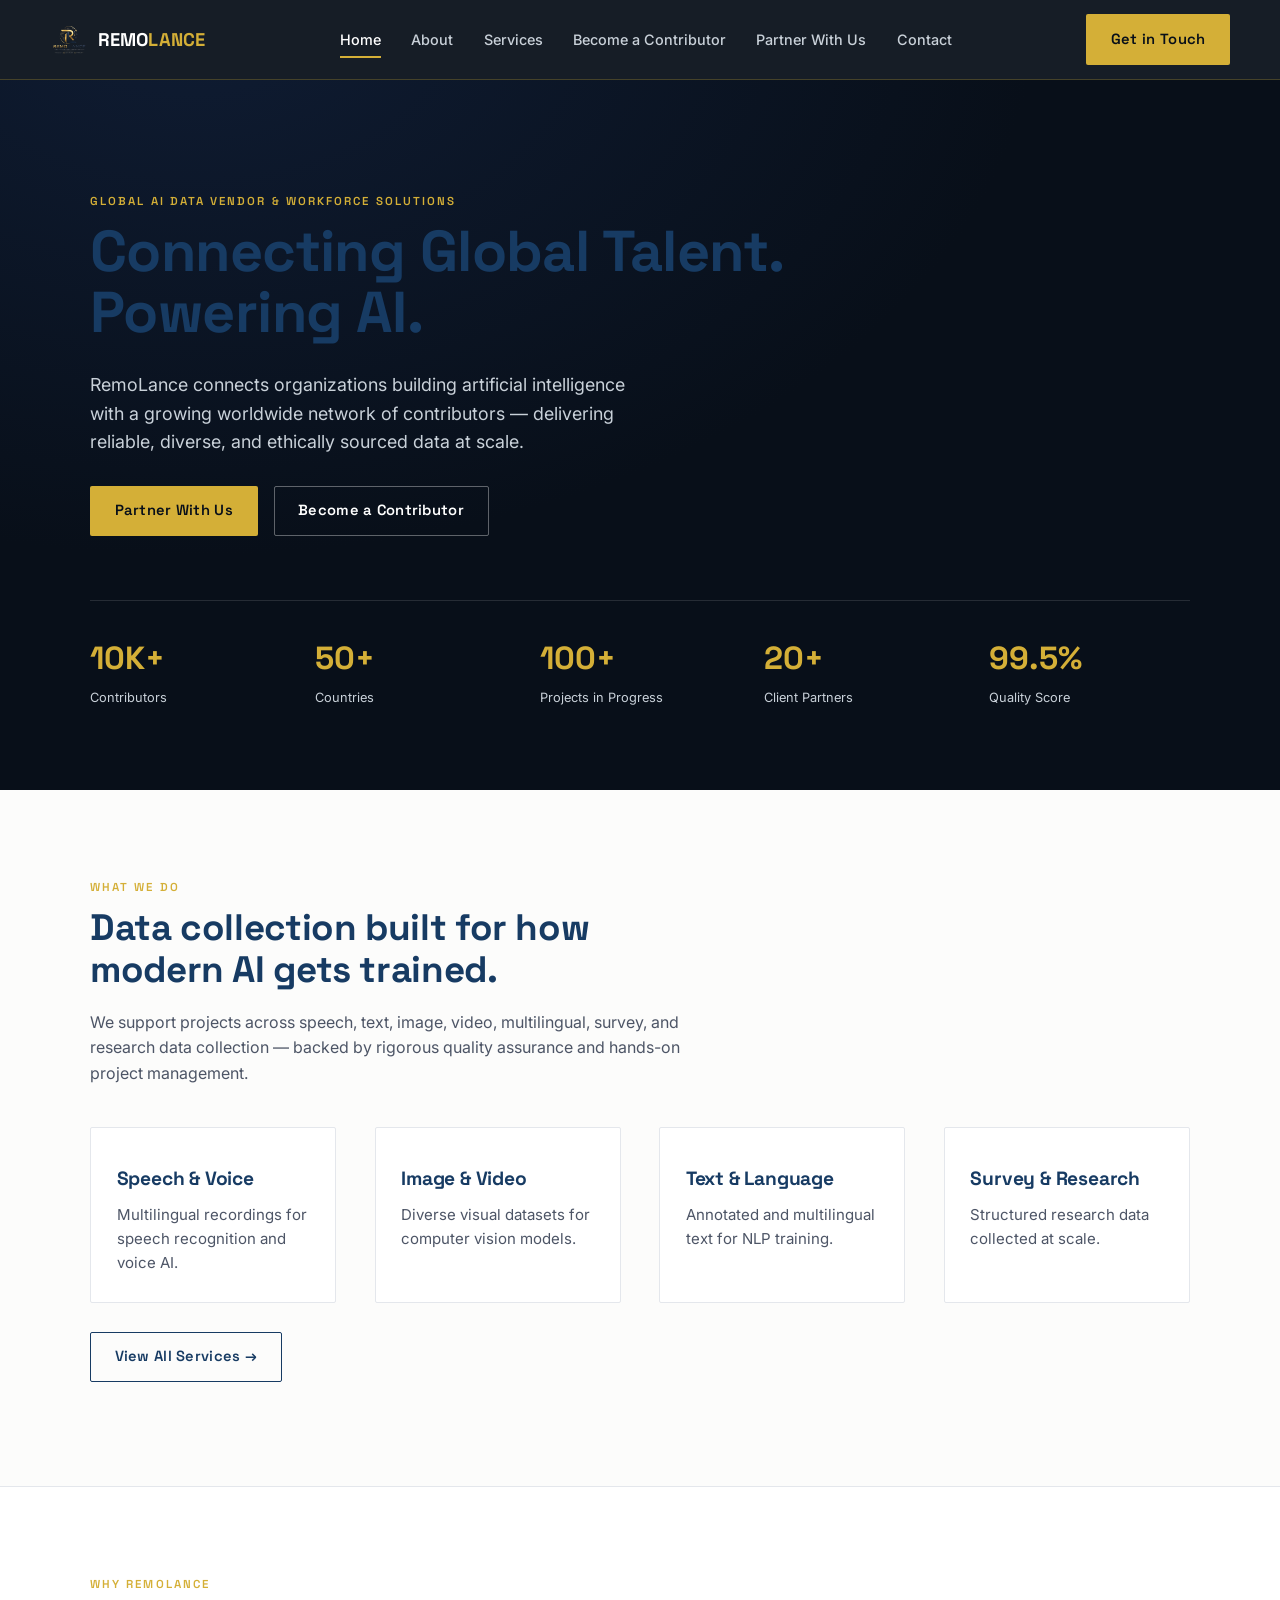
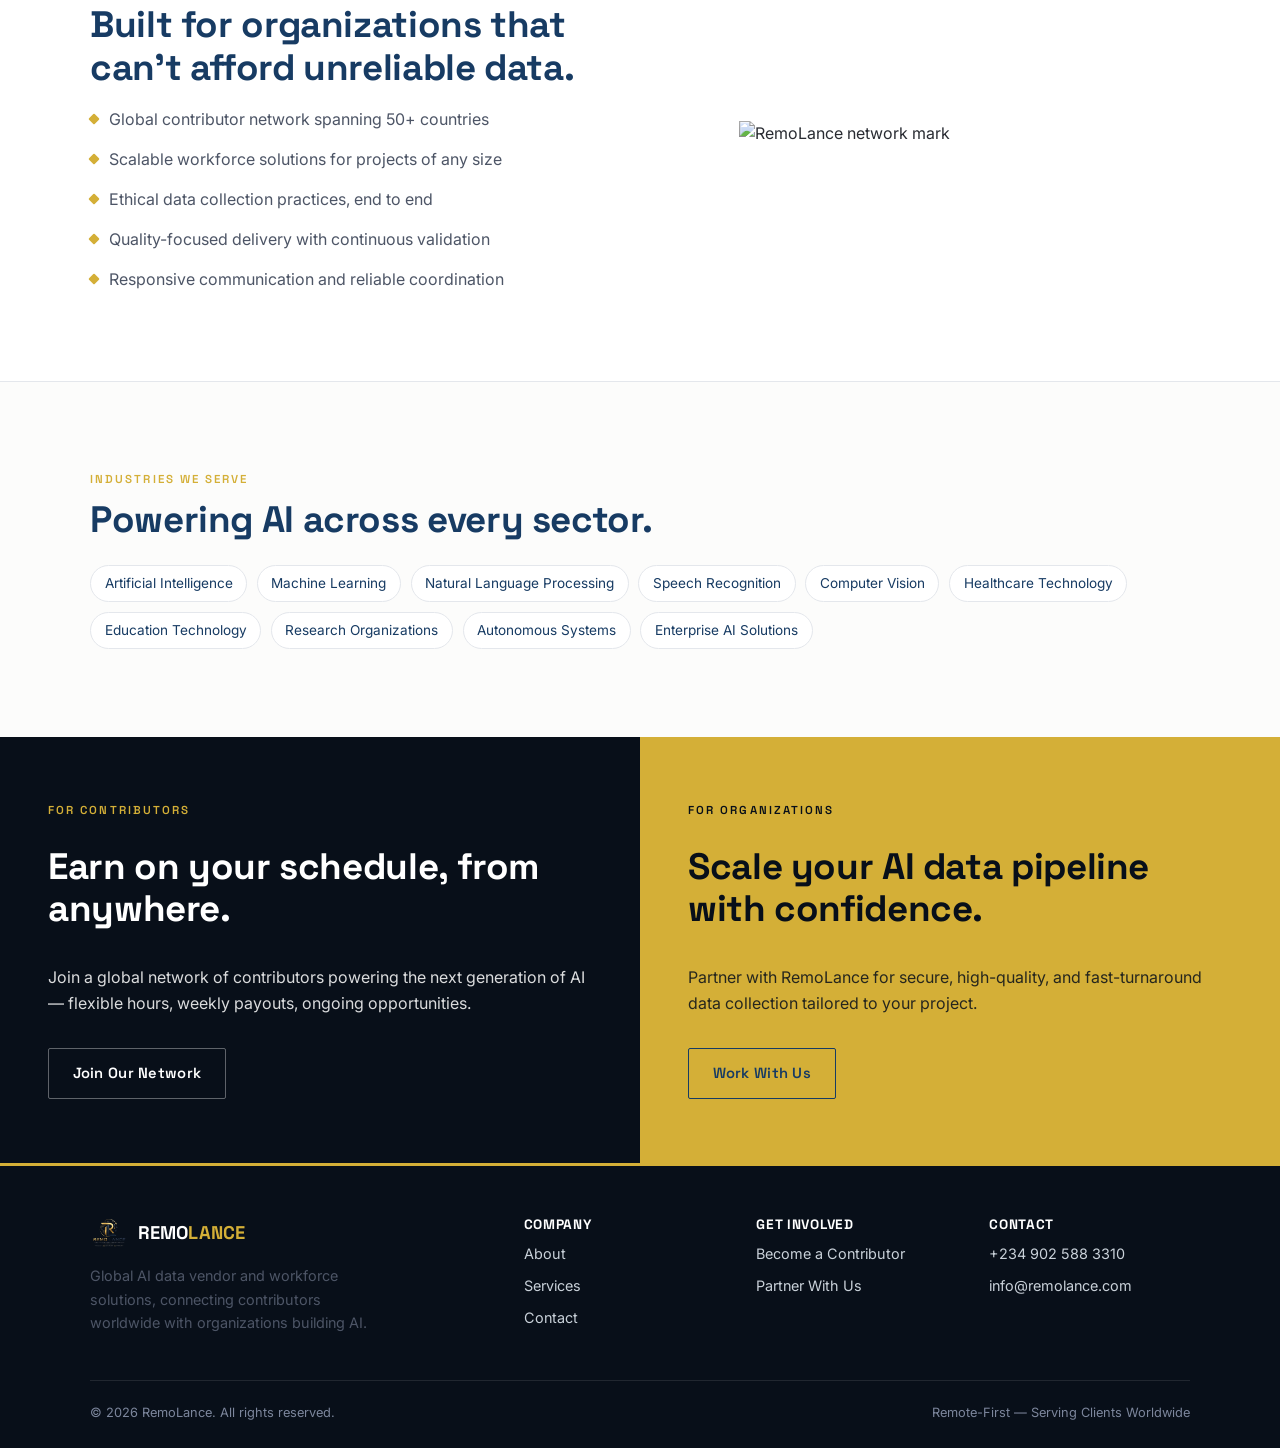
==== index.html @ e7be20c3 "Add files via upload" ====
<!DOCTYPE html>
<html lang="en">
<head>
<meta charset="UTF-8">
<meta name="viewport" content="width=device-width, initial-scale=1.0">
<title>RemoLance — Connecting Global Talent. Powering AI.</title>
<meta name="description" content="RemoLance is a global AI data vendor and workforce solutions provider, connecting organizations building AI with a worldwide network of contributors.">
<link rel="icon" href="remo.png">
<link rel="stylesheet" href="style.css">
</head>
<body>

<header class="site-header">
  <div class="wrap nav">
    <a href="index.html" class="brand">
      <img src="remo.png" alt="RemoLance logo">
      <span>REMO<em>LANCE</em></span>
    </a>
    <nav class="nav-links">
      <a href="index.html" class="active">Home</a>
      <a href="about.html">About</a>
      <a href="services.html">Services</a>
      <a href="become-a-contributor.html">Become a Contributor</a>
      <a href="partner-with-us.html">Partner With Us</a>
      <a href="contact.html">Contact</a>
    </nav>
    <div class="nav-cta">
      <a href="contact.html" class="btn btn-gold">Get in Touch</a>
    </div>
    <button class="nav-toggle" aria-label="Toggle menu">☰</button>
  </div>
</header>

<!-- HERO -->
<section class="hero">
  <canvas id="network"></canvas>
  <div class="wrap">
    <div class="hero-inner">
      <span class="eyebrow">Global AI Data Vendor &amp; Workforce Solutions</span>
      <h1>Connecting Global Talent.<br>Powering AI.</h1>
      <p class="lead">RemoLance connects organizations building artificial intelligence with a growing worldwide network of contributors — delivering reliable, diverse, and ethically sourced data at scale.</p>
      <div class="hero-actions">
        <a href="partner-with-us.html" class="btn btn-gold">Partner With Us</a>
        <a href="become-a-contributor.html" class="btn btn-outline">Become a Contributor</a>
      </div>
    </div>
    <div class="stats">
      <div class="stat"><b>10K+</b><span>Contributors</span></div>
      <div class="stat"><b>50+</b><span>Countries</span></div>
      <div class="stat"><b>100+</b><span>Projects in Progress</span></div>
      <div class="stat"><b>20+</b><span>Client Partners</span></div>
      <div class="stat"><b>99.5%</b><span>Quality Score</span></div>
    </div>
  </div>
</section>

<!-- WHAT WE DO -->
<section>
  <div class="wrap">
    <div class="section-head">
      <span class="eyebrow">What We Do</span>
      <h2>Data collection built for how modern AI gets trained.</h2>
      <p>We support projects across speech, text, image, video, multilingual, survey, and research data collection — backed by rigorous quality assurance and hands-on project management.</p>
    </div>
    <div class="grid grid-4">
      <div class="card"><h3>Speech &amp; Voice</h3><p>Multilingual recordings for speech recognition and voice AI.</p></div>
      <div class="card"><h3>Image &amp; Video</h3><p>Diverse visual datasets for computer vision models.</p></div>
      <div class="card"><h3>Text &amp; Language</h3><p>Annotated and multilingual text for NLP training.</p></div>
      <div class="card"><h3>Survey &amp; Research</h3><p>Structured research data collected at scale.</p></div>
    </div>
    <p style="margin-top:1.8rem"><a href="services.html" class="btn btn-outline-dark">View All Services →</a></p>
  </div>
</section>

<!-- WHY CHOOSE US -->
<section class="section-alt">
  <div class="wrap grid grid-2" style="align-items:center;">
    <div>
      <span class="eyebrow">Why RemoLance</span>
      <h2>Built for organizations that can't afford unreliable data.</h2>
      <ul class="check-list">
        <li>Global contributor network spanning 50+ countries</li>
        <li>Scalable workforce solutions for projects of any size</li>
        <li>Ethical data collection practices, end to end</li>
        <li>Quality-focused delivery with continuous validation</li>
        <li>Responsive communication and reliable coordination</li>
      </ul>
    </div>
    <div>
      <img src="assets/logo.png" alt="RemoLance network mark" style="width:70%;margin:0 auto;opacity:0.92;">
    </div>
  </div>
</section>

<!-- INDUSTRIES -->
<section>
  <div class="wrap">
    <span class="eyebrow">Industries We Serve</span>
    <h2>Powering AI across every sector.</h2>
    <div class="pill-row" style="margin-top:1.5rem;">
      <span class="pill">Artificial Intelligence</span>
      <span class="pill">Machine Learning</span>
      <span class="pill">Natural Language Processing</span>
      <span class="pill">Speech Recognition</span>
      <span class="pill">Computer Vision</span>
      <span class="pill">Healthcare Technology</span>
      <span class="pill">Education Technology</span>
      <span class="pill">Research Organizations</span>
      <span class="pill">Autonomous Systems</span>
      <span class="pill">Enterprise AI Solutions</span>
    </div>
  </div>
</section>

<!-- CTA SPLIT -->
<section style="padding:0;">
  <div class="cta-split">
    <div class="cta-panel dark">
      <span class="eyebrow" style="color:var(--gold)">For Contributors</span>
      <h2>Earn on your schedule, from anywhere.</h2>
      <p>Join a global network of contributors powering the next generation of AI — flexible hours, weekly payouts, ongoing opportunities.</p>
      <div><a href="become-a-contributor.html" class="btn btn-outline">Join Our Network</a></div>
    </div>
    <div class="cta-panel gold">
      <span class="eyebrow" style="color:var(--navy-dark)">For Organizations</span>
      <h2>Scale your AI data pipeline with confidence.</h2>
      <p>Partner with RemoLance for secure, high-quality, and fast-turnaround data collection tailored to your project.</p>
      <div><a href="partner-with-us.html" class="btn btn-outline-dark">Work With Us</a></div>
    </div>
  </div>
</section>

<footer>
  <div class="wrap">
    <div class="footer-grid">
      <div>
        <div class="brand" style="margin-bottom:0.8rem;">
          <img src="remo.png" alt="RemoLance logo">
          <span>REMO<em>LANCE</em></span>
        </div>
        <p style="max-width:280px; font-size:0.9rem;">Global AI data vendor and workforce solutions, connecting contributors worldwide with organizations building AI.</p>
      </div>
      <div>
        <h4>Company</h4>
        <a href="about.html">About</a>
        <a href="services.html">Services</a>
        <a href="contact.html">Contact</a>
      </div>
      <div>
        <h4>Get Involved</h4>
        <a href="become-a-contributor.html">Become a Contributor</a>
        <a href="partner-with-us.html">Partner With Us</a>
      </div>
      <div>
        <h4>Contact</h4>
        <a href="tel:+2349025883310">+234 902 588 3310</a>
        <a href="mailto:info@remolance.com">info@remolance.com</a>
      </div>
    </div>
    <div class="footer-bottom">
      <span>© 2026 RemoLance. All rights reserved.</span>
      <span>Remote-First — Serving Clients Worldwide</span>
    </div>
  </div>
</footer>

<script src="assets/script.js"></script>
</body>
</html>
---- style.css ----
/* ===========================================================
   REMOLANCE — brand token system
   Display: Space Grotesk | Body: Inter
   Navy-dark #080F19 | Navy #173B63 | Gold #D4AF37 | Gray #C9D1D9
=========================================================== */

@import url('https://fonts.googleapis.com/css2?family=Space+Grotesk:wght@500;600;700&family=Inter:wght@400;500;600&display=swap');

:root {
  --navy-dark: #080F19;
  --navy: #173B63;
  --navy-soft: #24467d;
  --gold: #D4AF37;
  --gold-soft: #e6c868;
  --gray: #C9D1D9;
  --white: #FFFFFF;
  --paper: #FCFCFB;
  --ink: #171A21;
  --ink-soft: #4d5566;
  --line: #e4e7ec;

  --display: "Space Grotesk", sans-serif;
  --body: "Inter", sans-serif;

  --max: 1180px;
  --gap: clamp(1.25rem, 3vw, 2.5rem);
  --radius: 2px;
}

* { box-sizing: border-box; }
html { scroll-behavior: smooth; }
body {
  margin: 0;
  font-family: var(--body);
  color: var(--ink);
  background: var(--paper);
  line-height: 1.6;
  -webkit-font-smoothing: antialiased;
}
img { max-width: 100%; display: block; }
a { color: inherit; text-decoration: none; }
.wrap { max-width: var(--max); margin: 0 auto; padding: 0 clamp(1.25rem, 4vw, 2.5rem); }

h1, h2, h3, h4 {
  font-family: var(--display);
  color: var(--navy);
  margin: 0 0 0.5em;
  letter-spacing: -0.01em;
}
h1 { font-size: clamp(2.4rem, 5vw, 3.6rem); line-height: 1.05; }
h2 { font-size: clamp(1.7rem, 3.2vw, 2.3rem); line-height: 1.15; }
h3 { font-size: 1.2rem; }
p { margin: 0 0 1em; color: var(--ink-soft); }
.eyebrow {
  font-family: var(--display);
  font-size: 0.72rem;
  letter-spacing: 0.18em;
  text-transform: uppercase;
  color: var(--gold);
  font-weight: 600;
  display: block;
  margin-bottom: 0.9em;
}

/* ---------- buttons ---------- */
.btn {
  display: inline-flex;
  align-items: center;
  gap: 0.5em;
  font-family: var(--display);
  font-weight: 600;
  font-size: 0.92rem;
  letter-spacing: 0.02em;
  padding: 0.85em 1.6em;
  border-radius: var(--radius);
  border: 1.5px solid transparent;
  cursor: pointer;
  transition: transform 0.15s ease, background 0.2s ease, border-color .2s ease, color .2s ease;
}
.btn:hover { transform: translateY(-1px); }
.btn-gold { background: var(--gold); color: var(--navy-dark); }
.btn-gold:hover { background: var(--gold-soft); }
.btn-outline { border-color: rgba(255,255,255,0.35); color: var(--white); }
.btn-outline:hover { border-color: var(--gold); color: var(--gold); }
.btn-outline-dark { border-color: var(--navy); color: var(--navy); }
.btn-outline-dark:hover { border-color: var(--gold); color: var(--navy); background: rgba(212,175,55,0.08); }

/* ---------- nav ---------- */
.site-header {
  position: sticky; top: 0; z-index: 50;
  background: rgba(8,15,25,0.94);
  backdrop-filter: blur(6px);
  border-bottom: 1px solid rgba(212,175,55,0.25);
}
.nav {
  display: flex; align-items: center; justify-content: space-between;
  padding: 0.9rem 0;
}
.brand { display: flex; align-items: center; gap: 0.6rem; }
.brand img { width: 38px; height: 38px; border-radius: 50%; }
.brand span {
  font-family: var(--display); font-weight: 700; color: var(--white);
  font-size: 1.15rem; letter-spacing: 0.01em;
}
.brand span em { color: var(--gold); font-style: normal; }
.nav-links { display: flex; align-items: center; gap: 1.9rem; }
.nav-links a {
  color: var(--gray); font-size: 0.9rem; font-weight: 500;
  position: relative; padding: 0.2em 0;
}
.nav-links a:hover, .nav-links a.active { color: var(--white); }
.nav-links a.active::after {
  content: ""; position: absolute; left: 0; right: 0; bottom: -4px;
  height: 2px; background: var(--gold);
}
.nav-cta { display: flex; gap: 0.7rem; }
.nav-toggle { display: none; }

@media (max-width: 900px) {
  .nav-links { position: fixed; inset: 64px 0 0 0; background: var(--navy-dark);
    flex-direction: column; padding: 2rem 1.5rem; gap: 1.5rem; transform: translateX(100%);
    transition: transform 0.25s ease; }
  .nav-links.open { transform: translateX(0); }
  .nav-cta { display: none; }
  .nav-toggle {
    display: block; background: none; border: none; color: var(--white);
    font-size: 1.5rem; cursor: pointer;
  }
}

/* ---------- hero (dark) ---------- */
.hero {
  position: relative;
  background: radial-gradient(120% 140% at 15% -10%, #0f1c33 0%, var(--navy-dark) 55%);
  color: var(--white);
  overflow: hidden;
  padding: clamp(4rem,9vw,7rem) 0 clamp(3rem,7vw,5rem);
}
.hero canvas { position: absolute; inset: 0; width: 100%; height: 100%; opacity: 0.55; }
.hero .wrap { position: relative; z-index: 2; }
.hero-inner { max-width: 720px; }
.hero p.lead { color: var(--gray); font-size: 1.12rem; max-width: 560px; }
.hero-actions { display: flex; gap: 1rem; margin-top: 1.8rem; flex-wrap: wrap; }

.hero.small { padding: clamp(3rem,6vw,4.5rem) 0; }
.hero.small h1 { font-size: clamp(2rem,4.2vw,2.9rem); }

/* ---------- stats ---------- */
.stats {
  display: grid; grid-template-columns: repeat(5,1fr); gap: 1.5rem;
  margin-top: clamp(2.5rem,5vw,4rem); border-top: 1px solid rgba(255,255,255,0.12);
  padding-top: 2rem;
}
.stat b { display: block; font-family: var(--display); font-size: clamp(1.5rem,2.6vw,2rem); color: var(--gold); }
.stat span { font-size: 0.8rem; color: var(--gray); }
@media (max-width: 800px) { .stats { grid-template-columns: repeat(2,1fr); } }

/* ---------- sections ---------- */
section { padding: clamp(3rem,7vw,5.5rem) 0; }
.section-head { max-width: 640px; margin-bottom: 2.5rem; }
.section-alt { background: var(--white); border-top: 1px solid var(--line); border-bottom: 1px solid var(--line); }
.section-dark { background: var(--navy-dark); color: var(--white); }
.section-dark h2, .section-dark h3 { color: var(--white); }
.section-dark p { color: var(--gray); }

/* ---------- grids / cards ---------- */
.grid { display: grid; gap: var(--gap); }
.grid-2 { grid-template-columns: 1fr 1fr; }
.grid-3 { grid-template-columns: repeat(3,1fr); }
.grid-4 { grid-template-columns: repeat(4,1fr); }
@media (max-width: 900px) { .grid-3, .grid-4 { grid-template-columns: 1fr 1fr; } }
@media (max-width: 620px) { .grid-2, .grid-3, .grid-4 { grid-template-columns: 1fr; } }

.card {
  background: var(--white); border: 1px solid var(--line);
  padding: 1.7rem 1.6rem; border-radius: var(--radius);
  transition: border-color .2s ease, transform .2s ease;
}
.card:hover { border-color: var(--gold); transform: translateY(-2px); }
.card .num { font-family: var(--display); color: var(--gold); font-weight: 700; font-size: 0.8rem; letter-spacing: .08em; }
.card h3 { margin: 0.5em 0 0.4em; }
.card p { margin: 0; font-size: 0.94rem; }

.pill-row { display: flex; flex-wrap: wrap; gap: 0.6rem; }
.pill {
  border: 1px solid var(--line); padding: 0.5em 1em; border-radius: 999px;
  font-size: 0.85rem; color: var(--navy); background: var(--white);
}

/* ---------- lists ---------- */
.check-list { list-style: none; margin: 0; padding: 0; display: grid; gap: 0.9rem; }
.check-list li { display: flex; gap: 0.7em; align-items: flex-start; color: var(--ink-soft); }
.check-list li::before {
  content: ""; flex: none; width: 8px; height: 8px; margin-top: 0.5em;
  background: var(--gold); border-radius: 1px; transform: rotate(45deg);
}

.steps { display: grid; gap: 0; counter-reset: step; }
.step {
  display: grid; grid-template-columns: 64px 1fr; gap: 1.2rem;
  padding: 1.4rem 0; border-bottom: 1px solid var(--line);
}
.step:last-child { border-bottom: none; }
.step .n {
  font-family: var(--display); font-weight: 700; font-size: 1.3rem; color: var(--gold);
}
.step h3 { margin: 0 0 0.3em; }
.step p { margin: 0; font-size: 0.94rem; }

/* ---------- CTA split ---------- */
.cta-split { display: grid; grid-template-columns: 1fr 1fr; }
.cta-panel {
  padding: clamp(2.5rem,5vw,4rem) clamp(1.5rem,4vw,3rem);
  display: flex; flex-direction: column; justify-content: center; gap: 1rem;
}
.cta-panel.dark { background: var(--navy-dark); color: var(--white); }
.cta-panel.gold { background: var(--gold); color: var(--navy-dark); }
.cta-panel.gold h2 { color: var(--navy-dark); }
.cta-panel.dark h2 { color: var(--white); }
.cta-panel p { color: inherit; opacity: 0.85; }
@media (max-width: 800px) { .cta-split { grid-template-columns: 1fr; } }

/* ---------- footer ---------- */
footer {
  background: var(--navy-dark); color: var(--gray);
  padding: 3rem 0 1.5rem;
  border-top: 3px solid var(--gold);
}
.footer-grid {
  display: grid; grid-template-columns: 2fr 1fr 1fr 1fr; gap: 2rem;
  padding-bottom: 2rem; border-bottom: 1px solid rgba(255,255,255,0.1);
}
.footer-grid h4 { color: var(--white); font-size: 0.85rem; letter-spacing: .05em; text-transform: uppercase; }
.footer-grid a { display: block; color: var(--gray); font-size: 0.9rem; margin-bottom: 0.6em; }
.footer-grid a:hover { color: var(--gold); }
.footer-bottom {
  display: flex; justify-content: space-between; align-items: center;
  padding-top: 1.4rem; font-size: 0.8rem; color: #7c869c; flex-wrap: wrap; gap: 1rem;
}
@media (max-width: 800px) { .footer-grid { grid-template-columns: 1fr 1fr; } }

/* ---------- contact form ---------- */
.form-grid { display: grid; gap: 1.1rem; }
label { display: block; font-size: 0.82rem; font-weight: 600; color: var(--navy); margin-bottom: 0.4em; }
input, textarea, select {
  width: 100%; padding: 0.8em 1em; border: 1px solid var(--line); border-radius: var(--radius);
  font-family: var(--body); font-size: 0.95rem; background: var(--white); color: var(--ink);
}
input:focus, textarea:focus, select:focus { outline: 2px solid var(--gold); outline-offset: 1px; }

.info-table { width: 100%; border-collapse: collapse; }
.info-table td { padding: 0.9rem 0; border-bottom: 1px solid var(--line); font-size: 0.95rem; }
.info-table td:first-child { color: var(--navy); font-weight: 600; width: 42%; }

@media (prefers-reduced-motion: reduce) {
  * { animation: none !important; transition: none !important; }
}
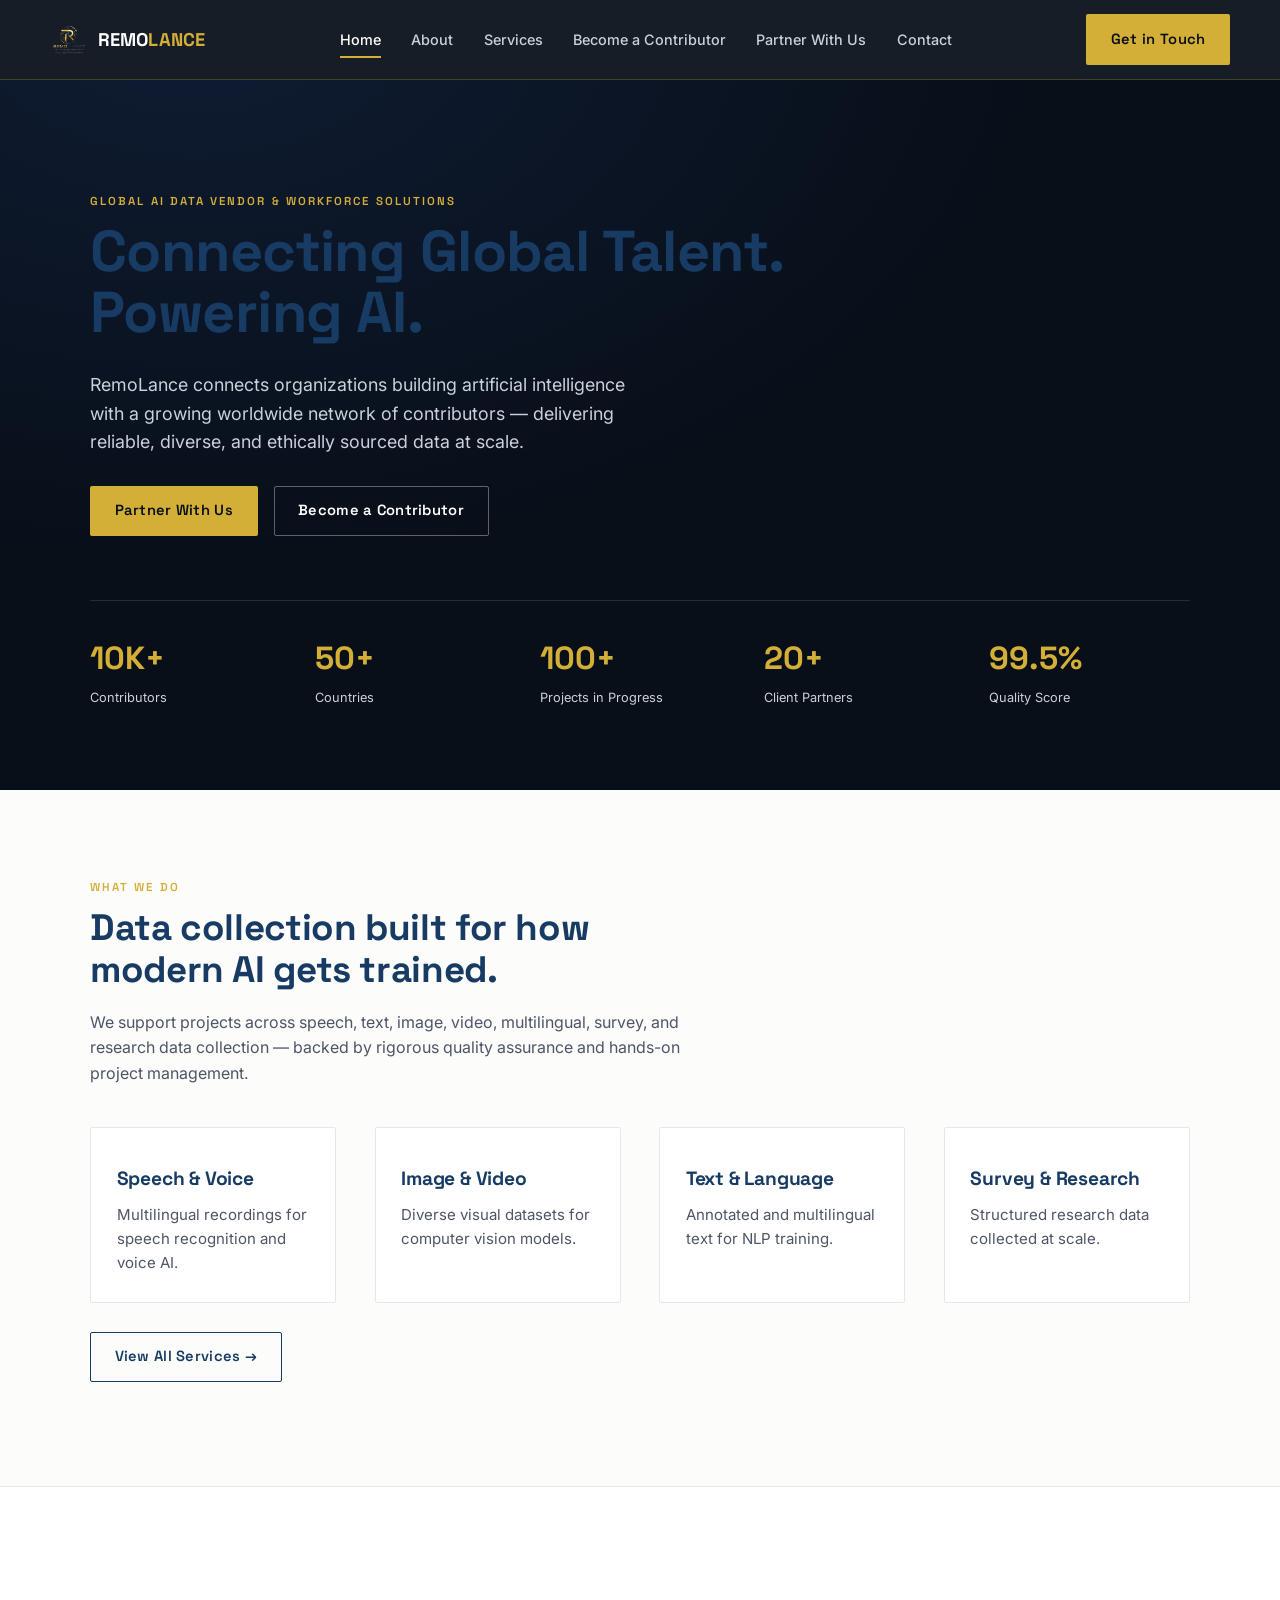
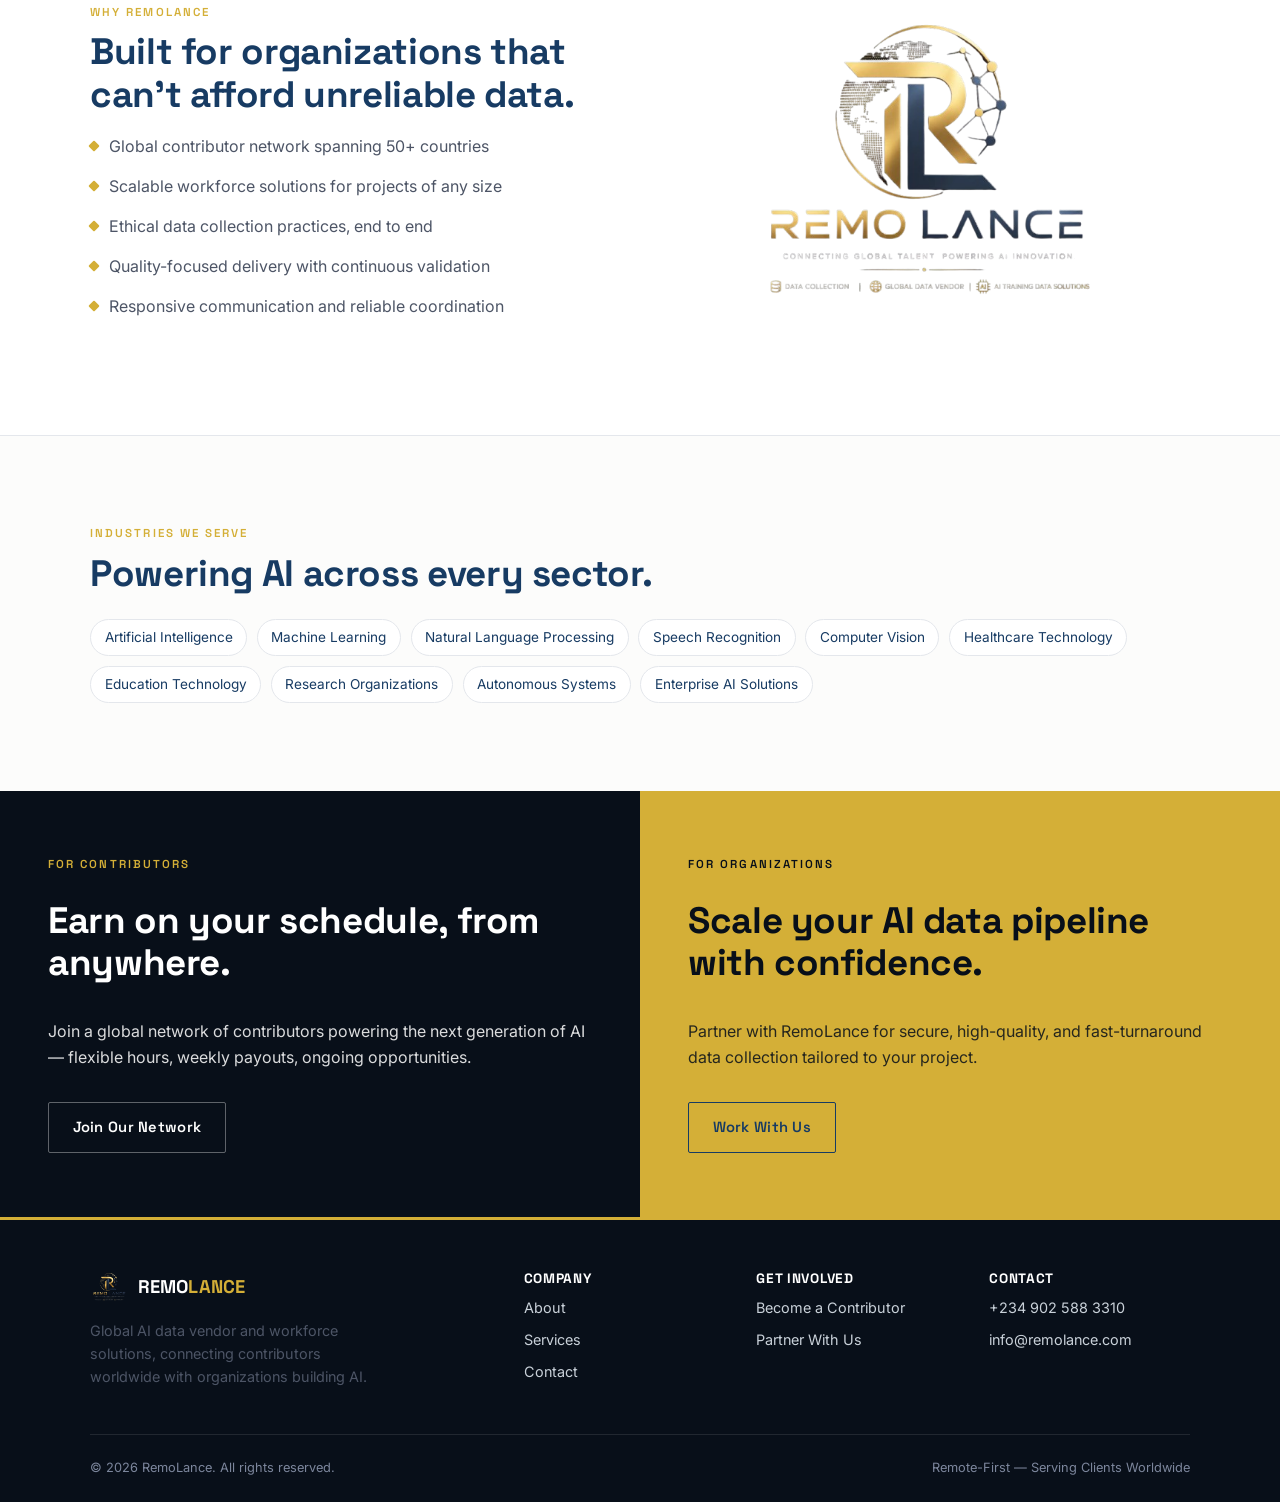
==== commit 0e0f4b28: "Add files via upload" ====
--- a/index.html
+++ b/index.html
@@ -18,14 +18,14 @@
     </a>
     <nav class="nav-links">
       <a href="index.html" class="active">Home</a>
-      <a href="about.html">About</a>
-      <a href="services.html">Services</a>
-      <a href="become-a-contributor.html">Become a Contributor</a>
-      <a href="partner-with-us.html">Partner With Us</a>
-      <a href="contact.html">Contact</a>
+      <a href="/sections/about.html">About</a>
+      <a href="/sections/services.html">Services</a>
+      <a href="/sections/get-involved.html">Become a Contributor</a>
+      <a href="/sections/get-involved.html">Partner With Us</a>
+      <a href="/sections/contact.html">Contact</a>
     </nav>
     <div class="nav-cta">
-      <a href="contact.html" class="btn btn-gold">Get in Touch</a>
+      <a href="/sections/contact.html" class="btn btn-gold">Get in Touch</a>
     </div>
     <button class="nav-toggle" aria-label="Toggle menu">☰</button>
   </div>
@@ -40,8 +40,8 @@
       <h1>Connecting Global Talent.<br>Powering AI.</h1>
       <p class="lead">RemoLance connects organizations building artificial intelligence with a growing worldwide network of contributors — delivering reliable, diverse, and ethically sourced data at scale.</p>
       <div class="hero-actions">
-        <a href="partner-with-us.html" class="btn btn-gold">Partner With Us</a>
-        <a href="become-a-contributor.html" class="btn btn-outline">Become a Contributor</a>
+        <a href="/sections/get-involved.html" class="btn btn-gold">Partner With Us</a>
+        <a href="/sections/get-involved.html" class="btn btn-outline">Become a Contributor</a>
       </div>
     </div>
     <div class="stats">
@@ -68,7 +68,7 @@
       <div class="card"><h3>Text &amp; Language</h3><p>Annotated and multilingual text for NLP training.</p></div>
       <div class="card"><h3>Survey &amp; Research</h3><p>Structured research data collected at scale.</p></div>
     </div>
-    <p style="margin-top:1.8rem"><a href="services.html" class="btn btn-outline-dark">View All Services →</a></p>
+    <p style="margin-top:1.8rem"><a href="/sections/services.html" class="btn btn-outline-dark">View All Services →</a></p>
   </div>
 </section>
 
@@ -87,7 +87,7 @@
       </ul>
     </div>
     <div>
-      <img src="assets/logo.png" alt="RemoLance network mark" style="width:70%;margin:0 auto;opacity:0.92;">
+      <img src="remo.png" alt="RemoLance network mark" style="width:70%;margin:0 auto;opacity:0.92;">
     </div>
   </div>
 </section>
@@ -119,13 +119,13 @@
       <span class="eyebrow" style="color:var(--gold)">For Contributors</span>
       <h2>Earn on your schedule, from anywhere.</h2>
       <p>Join a global network of contributors powering the next generation of AI — flexible hours, weekly payouts, ongoing opportunities.</p>
-      <div><a href="become-a-contributor.html" class="btn btn-outline">Join Our Network</a></div>
+      <div><a href="/sections/get-involved.html" class="btn btn-outline">Join Our Network</a></div>
     </div>
     <div class="cta-panel gold">
       <span class="eyebrow" style="color:var(--navy-dark)">For Organizations</span>
       <h2>Scale your AI data pipeline with confidence.</h2>
       <p>Partner with RemoLance for secure, high-quality, and fast-turnaround data collection tailored to your project.</p>
-      <div><a href="partner-with-us.html" class="btn btn-outline-dark">Work With Us</a></div>
+      <div><a href="/sections/get-involved.html" class="btn btn-outline-dark">Work With Us</a></div>
     </div>
   </div>
 </section>
@@ -142,14 +142,14 @@
       </div>
       <div>
         <h4>Company</h4>
-        <a href="about.html">About</a>
-        <a href="services.html">Services</a>
-        <a href="contact.html">Contact</a>
+        <a href="/sections/about.html">About</a>
+        <a href="/sections/services.html">Services</a>
+        <a href="/sections/contact.html">Contact</a>
       </div>
       <div>
         <h4>Get Involved</h4>
-        <a href="become-a-contributor.html">Become a Contributor</a>
-        <a href="partner-with-us.html">Partner With Us</a>
+        <a href="/sections/get-involved.html">Become a Contributor</a>
+        <a href="/sections/get-involved.html">Partner With Us</a>
       </div>
       <div>
         <h4>Contact</h4>
